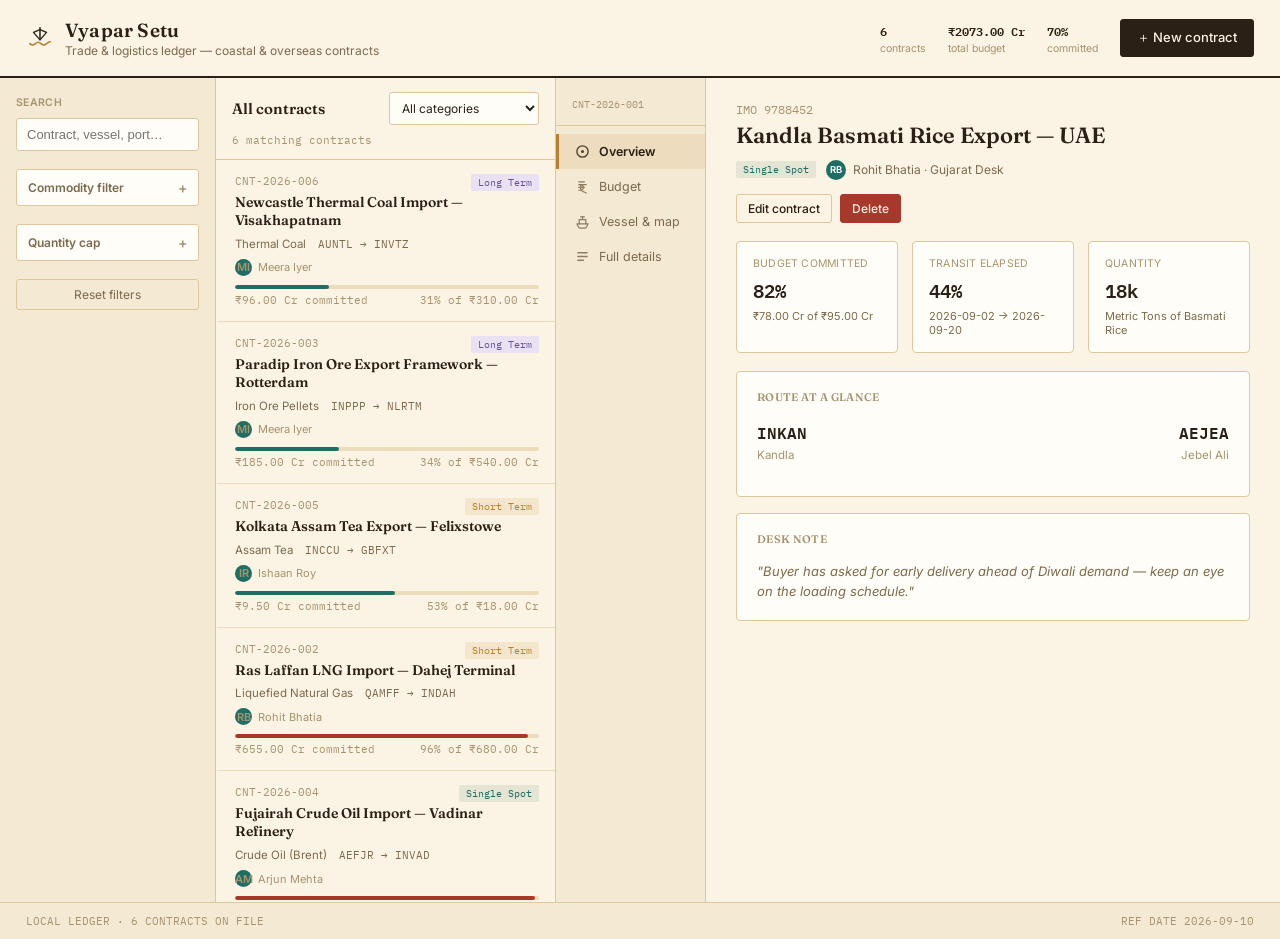
==== website/SIH26006_Dashboard.html @ 898b8efa "Add Vyapar Setu frontend solution and website folder" ====
<!DOCTYPE html>
<html lang="en">
<head>
<meta charset="UTF-8">
<meta name="viewport" content="width=device-width, initial-scale=1.0">
<title>Vyapar Setu — Trade &amp; Logistics Ledger</title>
<link rel="preconnect" href="https://fonts.googleapis.com">
<link href="https://fonts.googleapis.com/css2?family=Fraunces:opsz,wght@9..144,500;9..144,600;9..144,700&family=Inter:wght@400;500;600&family=IBM+Plex+Mono:wght@400;500;600&display=swap" rel="stylesheet">
<style>
  :root{
    --paper:    #FBF3E3;
    --paper-2:  #F4E9D2;
    --card:     #FFFDF7;
    --rule:     #DEC79C;
    --rule-lite:#EBDCBB;
    --ink:      #2A2016;
    --ink-dim:  #7C6A4E;
    --ink-faint:#A6936F;
    --brass:    #B9812E;
    --brass-bg: rgba(185,129,46,0.12);
    --teal:     #1E6E63;
    --teal-bg:  rgba(30,110,99,0.10);
    --red:      #A6392C;
    --red-bg:   rgba(166,57,44,0.09);
  }
  *{box-sizing:border-box;}
  html,body{margin:0;padding:0;}
  body{background:var(--paper);color:var(--ink);font-family:'Inter',sans-serif;-webkit-font-smoothing:antialiased;}
  h1,h2,h3,.serif{font-family:'Fraunces',serif;}
  .mono{font-family:'IBM Plex Mono',monospace;}
  ::selection{background:var(--brass-bg);color:var(--ink);}
  button,select{font-family:inherit;}

  #app{min-height:100vh;display:flex;flex-direction:column;}

  /* ===== header ===== */
  header{border-bottom:2px solid var(--ink);background:var(--paper);padding:18px 26px;position:sticky;top:0;z-index:30;}
  .brandrow{display:flex;align-items:center;justify-content:space-between;gap:24px;flex-wrap:wrap;}
  .brand{display:flex;align-items:center;gap:11px;}
  .brand svg{flex-shrink:0;}
  .brand h1{font-size:19px;font-weight:600;letter-spacing:.01em;margin:0;color:var(--ink);}
  .brand .sub{color:var(--ink-dim);font-size:12px;margin-top:1px;}
  .headright{display:flex;align-items:center;gap:22px;}
  .headstats{display:flex;gap:22px;font-family:'IBM Plex Mono',monospace;font-size:12px;color:var(--ink-dim);}
  .headstats b{color:var(--ink);font-weight:600;}
  .headstats .lbl{color:var(--ink-faint);font-family:'Inter',sans-serif;font-size:10.5px;display:block;margin-top:1px;}

  .btn{border:1px solid var(--ink);background:var(--ink);color:var(--paper);padding:9px 16px;font-size:13px;font-weight:500;border-radius:3px;cursor:pointer;display:inline-flex;align-items:center;gap:7px;white-space:nowrap;}
  .btn:hover{background:#42331F;}
  .btn.ghost{background:transparent;color:var(--ink);border-color:var(--rule);}
  .btn.ghost:hover{border-color:var(--ink);}
  .btn.small{padding:6px 11px;font-size:12px;}
  .btn.danger{background:var(--red);border-color:var(--red);}
  .btn.danger:hover{background:#8A2E23;}
  .btn.teal{background:var(--teal);border-color:var(--teal);}
  .btn.teal:hover{background:#175650;}

  /* ===== body grid ===== */
  #body-grid{flex:1;display:grid;grid-template-columns:216px 340px 1fr;min-height:0;}
  @media (max-width:1080px){#body-grid{grid-template-columns:1fr;}}

  /* ===== filter rail ===== */
  aside.filters{border-right:1px solid var(--rule);padding:18px 16px;background:var(--paper-2);overflow-y:auto;max-height:calc(100vh - 76px);}
  .filt-title{font-size:10.5px;letter-spacing:.03em;color:var(--ink-faint);margin:0 0 9px 0;font-weight:600;text-transform:uppercase;}
  .filt-block{margin-bottom:18px;}
  input[type=text],input[type=number],input[type=date],select{
    width:100%;background:var(--card);border:1px solid var(--rule);color:var(--ink);
    padding:8px 10px;font-size:13px;border-radius:3px;
  }
  select:focus,input:focus{outline:1px solid var(--brass);outline-offset:0;}
  input[type=range]{width:100%;accent-color:var(--brass);}
  .range-labels{display:flex;justify-content:space-between;font-family:'IBM Plex Mono',monospace;font-size:10.5px;color:var(--ink-faint);margin-top:5px;}
  .clear-btn{background:none;border:1px solid var(--rule);color:var(--ink-dim);padding:7px 12px;font-size:12px;border-radius:3px;cursor:pointer;width:100%;}
  .clear-btn:hover{border-color:var(--ink-dim);color:var(--ink);}

  details.filt-collapse{border:1px solid var(--rule);border-radius:3px;background:var(--card);margin-bottom:18px;}
  details.filt-collapse summary{list-style:none;cursor:pointer;padding:9px 11px;font-size:12px;font-weight:600;color:var(--ink-dim);display:flex;justify-content:space-between;align-items:center;}
  details.filt-collapse summary::-webkit-details-marker{display:none;}
  details.filt-collapse summary::after{content:'+';color:var(--ink-faint);font-size:14px;}
  details.filt-collapse[open] summary::after{content:'–';}
  details.filt-collapse .inner{padding:2px 11px 11px 11px;}

  .commodity-row{display:flex;align-items:center;gap:6px;padding:3px 0;}
  .commodity-row label{flex:1;display:flex;align-items:center;gap:8px;font-size:12.5px;color:var(--ink-dim);cursor:pointer;}
  .commodity-row label:hover{color:var(--ink);}
  .commodity-row input[type=checkbox]{accent-color:var(--brass);width:12px;height:12px;}
  .del-x{background:none;border:none;color:var(--ink-faint);cursor:pointer;font-size:13px;line-height:1;padding:2px 4px;}
  .del-x:hover{color:var(--red);}
  .del-x:disabled{opacity:.25;cursor:not-allowed;}
  .add-commodity-row{display:flex;gap:6px;margin-top:8px;}
  .add-commodity-row input{flex:1;}

  /* ===== list pane ===== */
  section.listpane{border-right:1px solid var(--rule);overflow-y:auto;max-height:calc(100vh - 76px);background:var(--paper);}
  .list-toolbar{position:sticky;top:0;background:var(--paper);padding:14px 16px 12px 16px;border-bottom:1px solid var(--rule);z-index:5;}
  .list-toolbar-row{display:flex;gap:8px;align-items:center;margin-bottom:8px;}
  .list-toolbar-row:last-child{margin-bottom:0;}
  .list-toolbar h2{font-size:15px;margin:0;font-weight:600;flex:1;}
  .cat-select{max-width:150px;font-size:12px;padding:7px 8px;}
  .list-count{font-size:11px;color:var(--ink-faint);font-family:'IBM Plex Mono',monospace;}

  .card{padding:14px 16px;border-bottom:1px solid var(--rule-lite);cursor:pointer;border-left:3px solid transparent;transition:background .12s ease,border-color .12s ease;}
  .card:hover{background:var(--brass-bg);}
  .card.active{background:var(--brass-bg);border-left-color:var(--brass);}
  .card-top{display:flex;justify-content:space-between;align-items:flex-start;gap:10px;}
  .card-id{font-family:'IBM Plex Mono',monospace;font-size:10.5px;color:var(--ink-faint);}
  .card-title{font-size:14px;font-weight:600;color:var(--ink);margin:3px 0 7px 0;line-height:1.28;font-family:'Fraunces',serif;}
  .tag{font-size:10px;font-family:'IBM Plex Mono',monospace;padding:2px 7px;border-radius:2px;white-space:nowrap;}
  .tag.SINGLE_SPOT{background:var(--teal-bg);color:var(--teal);}
  .tag.SHORT_TERM{background:var(--brass-bg);color:var(--brass);}
  .tag.LONG_TERM{background:#EAE2F2;color:#6B4F94;}
  .card-meta{display:flex;gap:12px;font-size:11.5px;color:var(--ink-dim);flex-wrap:wrap;}
  .card-meta .route{font-family:'IBM Plex Mono',monospace;font-size:10.5px;}
  .card-officer{display:flex;align-items:center;gap:6px;margin-top:8px;}
  .avatar{width:17px;height:17px;border-radius:50%;background:var(--teal);color:#fff;font-size:8.5px;font-weight:600;display:flex;align-items:center;justify-content:center;flex-shrink:0;}
  .card-officer span{font-size:11px;color:var(--ink-faint);}
  .card-bud{margin-top:9px;}
  .bud-bar{height:4px;background:var(--rule-lite);border-radius:2px;overflow:hidden;}
  .bud-fill{height:100%;border-radius:2px;}
  .bud-row{display:flex;justify-content:space-between;font-size:10.5px;font-family:'IBM Plex Mono',monospace;color:var(--ink-faint);margin-top:4px;}
  .empty{padding:50px 22px;text-align:center;color:var(--ink-faint);font-size:13px;}

  /* ===== detail pane ===== */
  section.detail{overflow-y:auto;max-height:calc(100vh - 76px);display:flex;}
  .detail-empty{display:flex;align-items:center;justify-content:center;width:100%;color:var(--ink-faint);font-size:13px;flex-direction:column;gap:10px;}
  .detail-empty .glyph{font-size:32px;opacity:.4;font-family:'Fraunces',serif;}

  .detail-nav{width:150px;flex-shrink:0;border-right:1px solid var(--rule);background:var(--paper-2);padding:20px 0;}
  .detail-nav .dn-head{padding:0 16px 14px 16px;border-bottom:1px solid var(--rule);margin-bottom:8px;}
  .detail-nav .dn-id{font-family:'IBM Plex Mono',monospace;font-size:10px;color:var(--ink-faint);}
  .detail-nav button{
    width:100%;text-align:left;background:none;border:none;border-left:3px solid transparent;
    padding:10px 16px;font-size:12.5px;color:var(--ink-dim);cursor:pointer;
    display:flex;align-items:center;gap:9px;
  }
  .detail-nav button:hover{color:var(--ink);background:rgba(185,129,46,0.07);}
  .detail-nav button.active{color:var(--ink);font-weight:600;border-left-color:var(--brass);background:var(--brass-bg);}
  .detail-nav button svg{flex-shrink:0;opacity:.85;}

  .detail-content{flex:1;padding:24px 30px 60px 30px;min-width:0;}
  .d-head{margin-bottom:18px;}
  .d-id{font-family:'IBM Plex Mono',monospace;color:var(--ink-faint);font-size:11.5px;}
  .d-title{font-size:22px;font-weight:600;margin:5px 0 10px 0;color:var(--ink);line-height:1.25;font-family:'Fraunces',serif;}
  .d-badges{display:flex;gap:10px;align-items:center;flex-wrap:wrap;}
  .d-officer{display:flex;align-items:center;gap:7px;font-size:12px;color:var(--ink-dim);}
  .d-officer .avatar{width:20px;height:20px;font-size:9.5px;}
  .d-actions{display:flex;gap:8px;margin-top:14px;}

  .panel{border:1px solid var(--rule);background:var(--card);border-radius:4px;padding:18px 20px;margin-bottom:16px;}
  .panel h3{font-size:11px;letter-spacing:.03em;color:var(--ink-faint);margin:0 0 15px 0;font-weight:600;text-transform:uppercase;}

  /* overview tiles */
  .tile-row{display:grid;grid-template-columns:repeat(3,1fr);gap:14px;margin-bottom:18px;}
  @media (max-width:820px){.tile-row{grid-template-columns:1fr;}}
  .tile{border:1px solid var(--rule);background:var(--card);border-radius:4px;padding:15px 16px;}
  .tile .t-lbl{font-size:10.5px;color:var(--ink-faint);text-transform:uppercase;letter-spacing:.02em;margin-bottom:6px;}
  .tile .t-val{font-family:'IBM Plex Mono',monospace;font-size:19px;font-weight:600;color:var(--ink);}
  .tile .t-sub{font-size:11px;color:var(--ink-dim);margin-top:3px;}

  /* budget gauge */
  .gauge-wrap{display:flex;align-items:center;gap:22px;}
  .gauge-figs{flex:1;}
  .gauge-figs .big{font-family:'IBM Plex Mono',monospace;font-size:23px;font-weight:600;color:var(--ink);}
  .gauge-figs .lbl{font-size:11.5px;color:var(--ink-faint);margin-top:2px;}
  .gauge-figs .of{font-size:12px;color:var(--ink-dim);margin-top:10px;font-family:'IBM Plex Mono',monospace;}

  .cta{border-radius:4px;padding:16px 18px;border:1px solid;display:flex;gap:14px;align-items:flex-start;}
  .cta .dot{width:8px;height:8px;border-radius:50%;margin-top:5px;flex-shrink:0;}
  .cta .head{font-size:11px;letter-spacing:.03em;margin-bottom:5px;font-family:'IBM Plex Mono',monospace;text-transform:uppercase;}
  .cta .body{font-size:13.5px;line-height:1.55;color:var(--ink);}
  .cta.healthy{border-color:var(--teal);background:var(--teal-bg);}
  .cta.healthy .dot{background:var(--teal);}
  .cta.healthy .head{color:var(--teal);}
  .cta.warning{border-color:var(--brass);background:var(--brass-bg);}
  .cta.warning .dot{background:var(--brass);}
  .cta.warning .head{color:var(--brass);}
  .cta.critical{border-color:var(--red);background:var(--red-bg);}
  .cta.critical .dot{background:var(--red);}
  .cta.critical .head{color:var(--red);}

  /* nautical chart */
  .route-ports{display:flex;justify-content:space-between;margin-bottom:16px;}
  .route-port{font-size:13px;}
  .route-port .code{font-family:'IBM Plex Mono',monospace;color:var(--ink);font-weight:600;font-size:16px;}
  .route-port .name{color:var(--ink-faint);font-size:11.5px;margin-top:2px;}
  .route-port.dest{text-align:right;}
  .chart-frame{border:1px solid var(--rule);border-radius:4px;background:
      repeating-linear-gradient(0deg, rgba(185,129,46,0.06) 0, rgba(185,129,46,0.06) 1px, transparent 1px, transparent 26px),
      repeating-linear-gradient(90deg, rgba(185,129,46,0.06) 0, rgba(185,129,46,0.06) 1px, transparent 1px, transparent 26px),
      var(--card);
    padding:6px;
  }
  .route-svg{width:100%;height:120px;display:block;}
  .route-info{display:flex;justify-content:space-between;margin-top:12px;font-family:'IBM Plex Mono',monospace;font-size:11.5px;color:var(--ink-faint);}
  .route-info b{color:var(--ink-dim);font-weight:500;}
  .mt-row{display:flex;align-items:center;justify-content:space-between;margin-top:16px;padding-top:16px;border-top:1px solid var(--rule-lite);flex-wrap:wrap;gap:10px;}
  .mt-caption{font-size:11.5px;color:var(--ink-faint);}

  /* meta table */
  .meta-table{width:100%;border-collapse:collapse;}
  .meta-table td{padding:9px 0;font-size:13px;border-bottom:1px solid var(--rule-lite);}
  .meta-table td:first-child{color:var(--ink-faint);width:190px;font-size:11px;letter-spacing:.02em;text-transform:uppercase;}
  .meta-table td:last-child{color:var(--ink);font-family:'IBM Plex Mono',monospace;font-size:13px;text-align:right;}
  .meta-table tr:last-child td{border-bottom:none;}
  .note-box{margin-top:14px;font-size:13px;color:var(--ink-dim);line-height:1.6;font-style:italic;padding-top:14px;border-top:1px solid var(--rule-lite);}

  footer{padding:11px 26px;border-top:1px solid var(--rule);font-family:'IBM Plex Mono',monospace;font-size:10.5px;color:var(--ink-faint);display:flex;justify-content:space-between;background:var(--paper-2);}

  ::-webkit-scrollbar{width:8px;height:8px;}
  ::-webkit-scrollbar-track{background:transparent;}
  ::-webkit-scrollbar-thumb{background:var(--rule);border-radius:4px;}
  ::-webkit-scrollbar-thumb:hover{background:var(--ink-faint);}

  /* modal */
  .modal-overlay{position:fixed;inset:0;background:rgba(42,32,22,0.45);display:flex;align-items:flex-start;justify-content:center;padding:40px 20px;z-index:100;overflow-y:auto;}
  .modal{background:var(--card);border:1px solid var(--rule);border-radius:6px;width:100%;max-width:640px;padding:26px 28px 24px 28px;}
  .modal h2{font-size:19px;margin:0 0 4px 0;font-weight:600;}
  .modal .modal-sub{font-size:12.5px;color:var(--ink-faint);margin-bottom:20px;}
  .form-grid{display:grid;grid-template-columns:1fr 1fr;gap:14px 16px;}
  .form-grid .full{grid-column:1/-1;}
  .field label{display:block;font-size:11px;color:var(--ink-faint);text-transform:uppercase;letter-spacing:.02em;margin-bottom:5px;font-weight:600;}
  .modal-actions{display:flex;justify-content:space-between;align-items:center;margin-top:22px;padding-top:16px;border-top:1px solid var(--rule-lite);}
  .modal-actions .right{display:flex;gap:8px;}
  .field-hint{font-size:11px;color:var(--ink-faint);margin-top:4px;}
</style>
</head>
<body>
<div id="app">
  <header>
    <div class="brandrow">
      <div class="brand">
        <svg width="28" height="28" viewBox="0 0 30 30" fill="none">
          <path d="M4 21c2 2 4 2 6 0s4-2 6 0 4 2 6 0 4-2 4-2" stroke="#B9812E" stroke-width="1.6" stroke-linecap="round"/>
          <path d="M15 4v13" stroke="#2A2016" stroke-width="1.6" stroke-linecap="round"/>
          <path d="M15 6l7 3-7 8-7-8 7-3z" stroke="#2A2016" stroke-width="1.4" fill="none" stroke-linejoin="round"/>
        </svg>
        <div>
          <h1>Vyapar Setu</h1>
          <div class="sub">Trade &amp; logistics ledger — coastal &amp; overseas contracts</div>
        </div>
      </div>
      <div class="headright">
        <div class="headstats" id="headstats"></div>
        <button class="btn" id="btn-new">＋ New contract</button>
      </div>
    </div>
  </header>

  <div id="body-grid">
    <aside class="filters" id="filters"></aside>
    <section class="listpane" id="listpane"></section>
    <section class="detail" id="detail"></section>
  </div>

  <footer>
    <span>LOCAL LEDGER · <span id="dbcount"></span> CONTRACTS ON FILE</span>
    <span id="clock">REF DATE 2026-09-10</span>
  </footer>
</div>

<div id="modal-root"></div>

<script>
/* =========================================================
   DATA — India-centric trade desk
   ========================================================= */
const PORTS = {
  INKAN: {name:'Kandla', lat:23.03, lon:70.22},
  INMUN: {name:'Mundra', lat:22.84, lon:69.72},
  INNSA: {name:'Nhava Sheva (JNPT)', lat:18.95, lon:72.95},
  INDAH: {name:'Dahej LNG Terminal', lat:21.70, lon:72.55},
  INPPP: {name:'Paradip', lat:20.32, lon:86.61},
  INVAD: {name:'Vadinar', lat:22.47, lon:69.65},
  INCCU: {name:'Kolkata', lat:22.57, lon:88.31},
  INVTZ: {name:'Visakhapatnam', lat:17.68, lon:83.22},
  INCOK: {name:'Cochin', lat:9.93, lon:76.26},
  INTUT: {name:'Tuticorin', lat:8.76, lon:78.13},
  AEJEA: {name:'Jebel Ali', lat:24.99, lon:55.06},
  AEFJR: {name:'Fujairah', lat:25.11, lon:56.34},
  QAMFF: {name:'Ras Laffan', lat:25.91, lon:51.55},
  NLRTM: {name:'Port of Rotterdam', lat:51.92, lon:4.48},
  GBFXT: {name:'Felixstowe', lat:51.96, lon:1.35},
  AUNTL: {name:'Newcastle', lat:-32.93, lon:151.78},
};

let COMMODITIES = ['Basmati Rice','Liquefied Natural Gas','Iron Ore Pellets','Crude Oil (Brent)','Assam Tea','Thermal Coal','Cotton Yarn','Cardamom'];
const OFFICERS = ['Priya Nair · Mumbai Desk','Arjun Mehta · Delhi Desk','Kavya Suresh · Chennai Desk','Rohit Bhatia · Gujarat Desk','Ishaan Roy · Kolkata Desk','Meera Iyer · Vizag Desk'];

let CONTRACTS = [
  {id:'CNT-2026-001', title:'Kandla Basmati Rice Export — UAE', category:'SINGLE_SPOT',
   commodityName:'Basmati Rice', commodityCode:'COMM-AGR-101', quantity:18000, unit:'Metric Tons',
   startDate:'2026-09-02', endDate:'2026-09-20', originPortCode:'INKAN', destPortCode:'AEJEA',
   vesselImo:9788452, vesselName:'MV Konkan Prince', maxBudget:950000000, committedSpend:780000000,
   officer:'Rohit Bhatia · Gujarat Desk', note:'Buyer has asked for early delivery ahead of Diwali demand — keep an eye on the loading schedule.'},
  {id:'CNT-2026-002', title:'Ras Laffan LNG Import — Dahej Terminal', category:'SHORT_TERM',
   commodityName:'Liquefied Natural Gas', commodityCode:'COMM-LNG-004', quantity:45000, unit:'Metric Tons',
   startDate:'2026-08-10', endDate:'2026-11-10', originPortCode:'QAMFF', destPortCode:'INDAH',
   vesselImo:9712344, vesselName:'LNG Sagar Ratna', maxBudget:6800000000, committedSpend:6550000000,
   officer:'Rohit Bhatia · Gujarat Desk', note:'Spot LNG prices have firmed up this month — worth a call before the next cargo is fixed.'},
  {id:'CNT-2026-003', title:'Paradip Iron Ore Export Framework — Rotterdam', category:'LONG_TERM',
   commodityName:'Iron Ore Pellets', commodityCode:'COMM-IRN-009', quantity:500000, unit:'Metric Tons',
   startDate:'2026-01-01', endDate:'2027-12-31', originPortCode:'INPPP', destPortCode:'NLRTM',
   vesselImo:9634112, vesselName:'MV Odisha Titan', maxBudget:5400000000, committedSpend:1850000000,
   officer:'Meera Iyer · Vizag Desk', note:'Comfortably placed. Standard quarterly check-in is enough for now.'},
  {id:'CNT-2026-004', title:'Fujairah Crude Oil Import — Vadinar Refinery', category:'SINGLE_SPOT',
   commodityName:'Crude Oil (Brent)', commodityCode:'COMM-OIL-001', quantity:120000, unit:'Metric Tons',
   startDate:'2026-09-01', endDate:'2026-09-25', originPortCode:'AEFJR', destPortCode:'INVAD',
   vesselImo:9845123, vesselName:'MT Gulf Setu', maxBudget:4300000000, committedSpend:4250000000,
   officer:'Arjun Mehta · Delhi Desk', note:'Very close to the ceiling — please get sign-off before confirming any additional freight on this one.'},
  {id:'CNT-2026-005', title:'Kolkata Assam Tea Export — Felixstowe', category:'SHORT_TERM',
   commodityName:'Assam Tea', commodityCode:'COMM-AGR-045', quantity:3200, unit:'Metric Tons',
   startDate:'2026-07-15', endDate:'2026-10-05', originPortCode:'INCCU', destPortCode:'GBFXT',
   vesselImo:9598211, vesselName:'MV Brahmaputra Grace', maxBudget:180000000, committedSpend:95000000,
   officer:'Ishaan Roy · Kolkata Desk', note:'Second-flush teas are loading well ahead of schedule. Nothing pending from our side.'},
  {id:'CNT-2026-006', title:'Newcastle Thermal Coal Import — Visakhapatnam', category:'LONG_TERM',
   commodityName:'Thermal Coal', commodityCode:'COMM-COL-012', quantity:210000, unit:'Metric Tons',
   startDate:'2025-11-01', endDate:'2027-10-31', originPortCode:'AUNTL', destPortCode:'INVTZ',
   vesselImo:9567342, vesselName:'MV Andhra Voyager', maxBudget:3100000000, committedSpend:960000000,
   officer:'Meera Iyer · Vizag Desk', note:'Running well within plan. Revisit closer to the monsoon shipping window.'},
];

const CATLABEL = {SINGLE_SPOT:'Single Spot', SHORT_TERM:'Short Term', LONG_TERM:'Long Term'};

/* icons for the detail side-menu */
const ICONS = {
  overview: '<svg width="15" height="15" viewBox="0 0 16 16" fill="none"><circle cx="8" cy="8" r="6" stroke="currentColor" stroke-width="1.4"/><circle cx="8" cy="8" r="1.6" fill="currentColor"/></svg>',
  budget:   '<svg width="15" height="15" viewBox="0 0 16 16" fill="none"><path d="M4 3h6M4 6h8M4 6c3 0 5 1.3 5 3s-2 3-5 3M4 9h6M6 6v6l6 3" stroke="currentColor" stroke-width="1.3" stroke-linecap="round" stroke-linejoin="round"/></svg>',
  vessel:   '<svg width="15" height="15" viewBox="0 0 16 16" fill="none"><path d="M2 10.5l1.5 3c.4.9 1.3 1.5 2.3 1.5h4.4c1 0 1.9-.6 2.3-1.5l1.5-3H2z" stroke="currentColor" stroke-width="1.3" stroke-linejoin="round"/><path d="M4.5 10.5V6h7v4.5M8 6V2.5M6 3h4" stroke="currentColor" stroke-width="1.3" stroke-linecap="round"/></svg>',
  details:  '<svg width="15" height="15" viewBox="0 0 16 16" fill="none"><path d="M3 4h10M3 8h10M3 12h6" stroke="currentColor" stroke-width="1.4" stroke-linecap="round"/></svg>',
};
const SECTIONS = [
  {id:'overview', label:'Overview'},
  {id:'budget', label:'Budget'},
  {id:'vessel', label:'Vessel & map'},
  {id:'details', label:'Full details'},
];

/* =========================================================
   STATE
   ========================================================= */
const state = {
  category:'ALL',
  commodities: new Set(),
  maxQty:600000,
  search:'',
  selectedId: CONTRACTS[0].id,
  editingId: null,
  detailSection:'overview',
};

/* =========================================================
   HELPERS
   ========================================================= */
function inr(n){ return '₹' + Math.round(n).toLocaleString('en-IN'); }
function inrShort(n){
  const abs = Math.abs(n);
  if(abs >= 1e7) return '₹' + (n/1e7).toFixed(2) + ' Cr';
  if(abs >= 1e5) return '₹' + (n/1e5).toFixed(2) + ' L';
  return '₹' + Math.round(n).toLocaleString('en-IN');
}
const fmtQty = (n,u) => n.toLocaleString('en-IN') + ' ' + u;
function initials(name){ return name.split(' ').filter(w=>/^[A-Za-z]/.test(w)).slice(0,2).map(w=>w[0]).join('').toUpperCase(); }
function daysBetween(a,b){ return Math.round((new Date(b)-new Date(a))/86400000); }
function todayISO(){ return '2026-09-10'; }
function mtUrl(imo){ return `https://www.marinetraffic.com/en/ais/details/ships/imo:${imo}`; }

function contractProgress(c){
  const start=new Date(c.startDate), end=new Date(c.endDate), now=new Date(todayISO());
  if(now<=start) return 0;
  if(now>=end) return 1;
  return (now-start)/(end-start);
}
function budgetState(ratio){
  if(ratio>=0.92) return 'critical';
  if(ratio>=0.75) return 'warning';
  return 'healthy';
}
function ctaCopy(c){
  const ratio = c.committedSpend/c.maxBudget, st=budgetState(ratio), prog=contractProgress(c);
  const remaining = c.maxBudget - c.committedSpend;
  const first = c.officer.split(' ')[0];
  if(st==='critical'){
    return {state:'critical', head:'Time to step in',
      body:`${first}, this one's at ${(ratio*100).toFixed(1)}% of budget with only ${inrShort(remaining)} of headroom left. Best to get approval before booking any more freight on ${c.vesselName}.`};
  }
  if(st==='warning'){
    return {state:'warning', head:'Worth a look',
      body:`${(ratio*100).toFixed(1)}% of the budget is committed and the contract is ${(prog*100).toFixed(0)}% through its term. A quick check against current rates before the next booking would help.`};
  }
  return {state:'healthy', head:'Nice and steady',
    body:`Spend is tracking comfortably at ${(ratio*100).toFixed(1)}% of budget against ${(prog*100).toFixed(0)}% of the term elapsed. Nothing needs your attention right now.`};
}

/* =========================================================
   RENDER: header
   ========================================================= */
function renderHeader(){
  const totalBudget = CONTRACTS.reduce((s,c)=>s+c.maxBudget,0);
  const totalCommitted = CONTRACTS.reduce((s,c)=>s+c.committedSpend,0);
  document.getElementById('headstats').innerHTML = `
    <span><b>${CONTRACTS.length}</b><span class="lbl">contracts</span></span>
    <span><b>${inrShort(totalBudget)}</b><span class="lbl">total budget</span></span>
    <span><b>${((totalCommitted/totalBudget)*100).toFixed(0)}%</b><span class="lbl">committed</span></span>
  `;
  document.getElementById('dbcount').textContent = CONTRACTS.length;
  document.getElementById('btn-new').addEventListener('click', ()=> openContractModal(null));
}

/* =========================================================
   RENDER: filters
   ========================================================= */
function renderFilters(){
  const el = document.getElementById('filters');
  el.innerHTML = `
    <div class="filt-block">
      <p class="filt-title">Search</p>
      <input type="text" id="f-search" placeholder="Contract, vessel, port…" value="${state.search}">
    </div>
    <details class="filt-collapse">
      <summary>Commodity filter</summary>
      <div class="inner">
        <div id="commodity-list"></div>
        <div class="add-commodity-row">
          <input type="text" id="f-add-commodity" placeholder="Add a commodity…">
          <button class="btn ghost small" id="f-add-commodity-btn">Add</button>
        </div>
      </div>
    </details>
    <details class="filt-collapse">
      <summary>Quantity cap</summary>
      <div class="inner">
        <input type="range" id="f-qty" min="0" max="600000" step="10000" value="${state.maxQty}">
        <div class="range-labels"><span>0</span><span id="f-qty-val">${state.maxQty.toLocaleString('en-IN')} MT</span></div>
      </div>
    </details>
    <button class="clear-btn" id="f-clear">Reset filters</button>
  `;
  renderCommodityList();

  el.querySelector('#f-search').addEventListener('input',e=>{ state.search=e.target.value; renderList(); });
  el.querySelector('#f-qty').addEventListener('input',e=>{
    state.maxQty = Number(e.target.value);
    el.querySelector('#f-qty-val').textContent = state.maxQty.toLocaleString('en-IN') + ' MT';
    renderList();
  });
  el.querySelector('#f-clear').addEventListener('click',()=>{
    state.commodities.clear(); state.maxQty=600000; state.search=''; state.category='ALL';
    renderFilters(); renderListToolbar(); renderList();
  });
  el.querySelector('#f-add-commodity-btn').addEventListener('click', addCommodityFromInput);
  el.querySelector('#f-add-commodity').addEventListener('keydown', e=>{ if(e.key==='Enter'){ e.preventDefault(); addCommodityFromInput(); } });
}

function addCommodityFromInput(){
  const input = document.getElementById('f-add-commodity');
  const val = input.value.trim();
  if(!val) return;
  if(COMMODITIES.some(c=>c.toLowerCase()===val.toLowerCase())){ input.value=''; return; }
  COMMODITIES.push(val);
  input.value='';
  renderCommodityList();
}
function deleteCommodity(name){
  if(CONTRACTS.some(c=>c.commodityName===name)) return;
  COMMODITIES = COMMODITIES.filter(c=>c!==name);
  state.commodities.delete(name);
  renderCommodityList();
  renderList();
}
function renderCommodityList(){
  const wrap = document.getElementById('commodity-list');
  wrap.innerHTML = COMMODITIES.slice().sort().map(name=>{
    const n = CONTRACTS.filter(c=>c.commodityName===name).length;
    const checked = state.commodities.has(name) ? 'checked' : '';
    const canDelete = n===0;
    return `<div class="commodity-row">
        <label><input type="checkbox" data-commodity="${name}" ${checked}> ${name} <span class="n">${n}</span></label>
        <button class="del-x" data-del-commodity="${name}" ${canDelete?'':'disabled'} title="${canDelete? 'Remove commodity' : 'In use — reassign it first'}">✕</button>
      </div>`;
  }).join('');
  wrap.querySelectorAll('[data-commodity]').forEach(cb=>{
    cb.addEventListener('change', e=>{
      const v=e.target.dataset.commodity;
      if(e.target.checked) state.commodities.add(v); else state.commodities.delete(v);
      renderList();
    });
  });
  wrap.querySelectorAll('[data-del-commodity]').forEach(btn=>{
    btn.addEventListener('click', ()=> deleteCommodity(btn.dataset.delCommodity));
  });
}

/* =========================================================
   RENDER: list toolbar (category dropdown + search count)
   ========================================================= */
function renderListToolbar(){
  const wrap = document.querySelector('.list-toolbar');
  if(!wrap) return;
  wrap.querySelector('#cat-select').value = state.category;
}

/* =========================================================
   RENDER: contract list
   ========================================================= */
function filteredContracts(){
  return CONTRACTS.filter(c=>{
    if(state.category!=='ALL' && c.category!==state.category) return false;
    if(state.commodities.size>0 && !state.commodities.has(c.commodityName)) return false;
    if(c.quantity > state.maxQty) return false;
    if(state.search){
      const q=state.search.toLowerCase();
      const origin = PORTS[c.originPortCode]?.name || '';
      const dest = PORTS[c.destPortCode]?.name || '';
      const hay=`${c.title} ${c.id} ${c.vesselName} ${origin} ${dest} ${c.commodityName}`.toLowerCase();
      if(!hay.includes(q)) return false;
    }
    return true;
  });
}

function renderList(){
  const list = filteredContracts();
  const el = document.getElementById('listpane');
  if(!list.find(c=>c.id===state.selectedId) && list.length>0){ state.selectedId = list[0].id; }
  if(list.length===0) state.selectedId = null;

  el.innerHTML = `
    <div class="list-toolbar">
      <div class="list-toolbar-row">
        <h2>All contracts</h2>
        <select class="cat-select" id="cat-select">
          <option value="ALL">All categories</option>
          <option value="SINGLE_SPOT">Single Spot</option>
          <option value="SHORT_TERM">Short Term</option>
          <option value="LONG_TERM">Long Term</option>
        </select>
      </div>
      <div class="list-toolbar-row"><span class="list-count">${list.length} matching contract${list.length===1?'':'s'}</span></div>
    </div>
    <div id="card-list">
    ${list.length===0
      ? `<div class="empty">No contracts match the current filters — try widening the search or clearing a filter.</div>`
      : list.slice().sort((a,b)=>new Date(a.startDate)-new Date(b.startDate)).map(c=>{
          const ratio = c.committedSpend/c.maxBudget;
          const st = budgetState(ratio);
          const fillColor = st==='critical'?'var(--red)':st==='warning'?'var(--brass)':'var(--teal)';
          return `
          <div class="card ${c.id===state.selectedId?'active':''}" data-id="${c.id}">
            <div class="card-top">
              <span class="card-id">${c.id}</span>
              <span class="tag ${c.category}">${CATLABEL[c.category]}</span>
            </div>
            <div class="card-title">${c.title}</div>
            <div class="card-meta">
              <span>${c.commodityName}</span>
              <span class="route">${c.originPortCode} → ${c.destPortCode}</span>
            </div>
            <div class="card-officer">
              <span class="avatar">${initials(c.officer)}</span>
              <span>${c.officer.split(' · ')[0]}</span>
            </div>
            <div class="card-bud">
              <div class="bud-bar"><div class="bud-fill" style="width:${Math.min(ratio*100,100)}%;background:${fillColor}"></div></div>
              <div class="bud-row"><span>${inrShort(c.committedSpend)} committed</span><span>${(ratio*100).toFixed(0)}% of ${inrShort(c.maxBudget)}</span></div>
            </div>
          </div>`;
        }).join('')
    }
    </div>`;

  document.getElementById('cat-select').value = state.category;
  document.getElementById('cat-select').addEventListener('change', e=>{ state.category=e.target.value; renderList(); });
  el.querySelectorAll('.card').forEach(card=>{
    card.addEventListener('click',()=>{ state.selectedId=card.dataset.id; state.detailSection='overview'; renderList(); renderDetail(); });
  });
}

/* =========================================================
   RENDER: nautical chart (SVG lane diagram)
   ========================================================= */
function project(lon,lat,w,h){ return [((lon+180)/360)*w, ((90-lat)/180)*h]; }
function routeSVG(c){
  const w=900,h=150;
  const origin = PORTS[c.originPortCode], dest = PORTS[c.destPortCode];
  const [x1]=project(origin.lon,origin.lat,w,h);
  const [x2]=project(dest.lon,dest.lat,w,h);
  const pad=50, px1=pad, px2=w-pad, midY=h/2;
  const prog = contractProgress(c);
  const flip = x1>x2;
  const startX = flip ? px2 : px1, endX = flip ? px1 : px2;
  const vX = startX + (endX-startX)*prog;
  const curveY = midY - 26;
  return `
  <svg class="route-svg" viewBox="0 0 ${w} ${h}" preserveAspectRatio="none">
    <path d="M ${px1} ${midY} Q ${w/2} ${curveY} ${px2} ${midY}" fill="none" stroke="var(--rule)" stroke-width="1.5" stroke-dasharray="1 8" stroke-linecap="round"/>
    <path d="M ${startX} ${midY} Q ${w/2} ${curveY} ${vX} ${midY < curveY ? curveY : midY}" fill="none" stroke="none"/>
    <circle cx="${px1}" cy="${midY}" r="5" fill="var(--ink)"/>
    <circle cx="${px2}" cy="${midY}" r="5" fill="var(--ink)"/>
    <text x="${px1}" y="${midY+22}" font-family="IBM Plex Mono" font-size="11" fill="var(--ink-dim)" text-anchor="start">${c.originPortCode}</text>
    <text x="${px2}" y="${midY+22}" font-family="IBM Plex Mono" font-size="11" fill="var(--ink-dim)" text-anchor="end">${c.destPortCode}</text>
    <g transform="translate(${vX},${midY - Math.sin((prog)*Math.PI)*26})">
      <circle r="10" fill="var(--card)" stroke="var(--teal)" stroke-width="2"/>
      <path d="M -3,-2.5 L 4,0 L -3,2.5 Z" fill="var(--teal)"/>
    </g>
  </svg>`;
}

/* =========================================================
   RENDER: detail pane
   ========================================================= */
function renderDetail(){
  const c = CONTRACTS.find(x=>x.id===state.selectedId);
  const el = document.getElementById('detail');
  if(!c){
    el.innerHTML = `<div class="detail-empty"><div class="glyph">॥</div>Select a contract on the left, or start a new one.</div>`;
    return;
  }
  el.innerHTML = `
    <div class="detail-nav">
      <div class="dn-head">
        <div class="dn-id">${c.id}</div>
      </div>
      ${SECTIONS.map(s=>`<button data-sec="${s.id}" class="${state.detailSection===s.id?'active':''}">${ICONS[s.id]}${s.label}</button>`).join('')}
    </div>
    <div class="detail-content" id="detail-content"></div>
  `;
  el.querySelectorAll('.detail-nav button').forEach(b=>{
    b.addEventListener('click', ()=>{ state.detailSection=b.dataset.sec; renderDetail(); });
  });
  renderDetailContent(c);
}

function renderDetailContent(c){
  const cta = ctaCopy(c);
  const prog = contractProgress(c);
  const ratio = c.committedSpend/c.maxBudget;
  const gaugeColor = cta.state==='critical'?'var(--red)':cta.state==='warning'?'var(--brass)':'var(--teal)';
  const remaining = c.maxBudget - c.committedSpend;
  const origin = PORTS[c.originPortCode], dest = PORTS[c.destPortCode];
  const durationDays = daysBetween(c.startDate,c.endDate);
  const content = document.getElementById('detail-content');

  const head = `
    <div class="d-head">
      <div class="d-id">IMO ${c.vesselImo}</div>
      <div class="d-title">${c.title}</div>
      <div class="d-badges">
        <span class="tag ${c.category}">${CATLABEL[c.category]}</span>
        <span class="d-officer"><span class="avatar">${initials(c.officer)}</span>${c.officer}</span>
      </div>
      <div class="d-actions">
        <button class="btn ghost small" id="btn-edit">Edit contract</button>
        <button class="btn danger small" id="btn-delete">Delete</button>
      </div>
    </div>`;

  let body = '';
  if(state.detailSection==='overview'){
    body = `
      <div class="tile-row">
        <div class="tile"><div class="t-lbl">Budget committed</div><div class="t-val">${(ratio*100).toFixed(0)}%</div><div class="t-sub">${inrShort(c.committedSpend)} of ${inrShort(c.maxBudget)}</div></div>
        <div class="tile"><div class="t-lbl">Transit elapsed</div><div class="t-val">${(prog*100).toFixed(0)}%</div><div class="t-sub">${c.startDate} → ${c.endDate}</div></div>
        <div class="tile"><div class="t-lbl">Quantity</div><div class="t-val">${(c.quantity/1000).toFixed(0)}k</div><div class="t-sub">${c.unit} of ${c.commodityName}</div></div>
      </div>
      <div class="panel">
        <h3>Route at a glance</h3>
        <div class="route-ports">
          <div class="route-port"><div class="code">${c.originPortCode}</div><div class="name">${origin.name}</div></div>
          <div class="route-port dest"><div class="code">${c.destPortCode}</div><div class="name">${dest.name}</div></div>
        </div>
      </div>
      ${c.note ? `<div class="panel"><h3>Desk note</h3><div class="note-box" style="padding-top:0;border-top:none;margin-top:0;">"${c.note}"</div></div>` : ''}
    `;
  } else if(state.detailSection==='budget'){
    body = `
      <div class="panel">
        <h3>Max procurement budget</h3>
        <div class="gauge-wrap">
          <svg width="92" height="92" viewBox="0 0 88 88">
            <circle cx="44" cy="44" r="38" fill="none" stroke="var(--rule-lite)" stroke-width="8"/>
            <circle cx="44" cy="44" r="38" fill="none" stroke="${gaugeColor}" stroke-width="8"
              stroke-dasharray="${2*Math.PI*38}" stroke-dashoffset="${2*Math.PI*38*(1-Math.min(ratio,1))}"
              stroke-linecap="round" transform="rotate(-90 44 44)"/>
            <text x="44" y="49" text-anchor="middle" font-family="IBM Plex Mono" font-size="15" fill="var(--ink)" font-weight="600">${(ratio*100).toFixed(0)}%</text>
          </svg>
          <div class="gauge-figs">
            <div class="big">${inrShort(c.committedSpend)}</div>
            <div class="lbl">committed of ${inrShort(c.maxBudget)} max</div>
            <div class="of">${inrShort(remaining)} remaining</div>
          </div>
        </div>
      </div>
      <div class="panel">
        <h3>Next step</h3>
        <div class="cta ${cta.state}">
          <span class="dot"></span>
          <div><div class="head">${cta.head}</div><div class="body">${cta.body}</div></div>
        </div>
      </div>
    `;
  } else if(state.detailSection==='vessel'){
    body = `
      <div class="panel">
        <h3>${c.vesselName} · IMO ${c.vesselImo}</h3>
        <div class="route-ports">
          <div class="route-port"><div class="code">${c.originPortCode}</div><div class="name">${origin.name}</div></div>
          <div class="route-port dest"><div class="code">${c.destPortCode}</div><div class="name">${dest.name}</div></div>
        </div>
        <div class="chart-frame">${routeSVG(c)}</div>
        <div class="route-info">
          <span><b>${(prog*100).toFixed(0)}%</b> of the transit window elapsed</span>
          <span>${durationDays} days total</span>
        </div>
        <div class="mt-row">
          <span class="mt-caption">Opens this vessel's live position on MarineTraffic, in a new tab.</span>
          <a class="btn teal small" href="${mtUrl(c.vesselImo)}" target="_blank" rel="noopener">Track on MarineTraffic ↗</a>
        </div>
      </div>
    `;
  } else {
    body = `
      <div class="panel">
        <h3>Contract detail</h3>
        <table class="meta-table">
          <tr><td>Commodity</td><td>${c.commodityName} (${c.commodityCode})</td></tr>
          <tr><td>Quantity</td><td>${fmtQty(c.quantity,c.unit)}</td></tr>
          <tr><td>Origin port</td><td>${origin.name} (${c.originPortCode})</td></tr>
          <tr><td>Destination port</td><td>${dest.name} (${c.destPortCode})</td></tr>
          <tr><td>Contract term</td><td>${c.startDate} — ${c.endDate}</td></tr>
          <tr><td>Duration</td><td>${durationDays} days</td></tr>
          <tr><td>Vessel</td><td>${c.vesselName}</td></tr>
          <tr><td>IMO number</td><td>${c.vesselImo}</td></tr>
          <tr><td>Desk officer</td><td>${c.officer}</td></tr>
        </table>
        ${c.note ? `<div class="note-box">"${c.note}"</div>` : ''}
      </div>
    `;
  }

  content.innerHTML = head + body;
  document.getElementById('btn-edit').addEventListener('click', ()=> openContractModal(c.id));
  document.getElementById('btn-delete').addEventListener('click', ()=> deleteContract(c.id));
}

/* =========================================================
   ADD / EDIT / DELETE CONTRACT
   ========================================================= */
function nextContractId(){
  const nums = CONTRACTS.map(c=>parseInt(c.id.split('-').pop(),10)).filter(n=>!isNaN(n));
  const next = (nums.length ? Math.max(...nums) : 0) + 1;
  return `CNT-2026-${String(next).padStart(3,'0')}`;
}
function deleteContract(id){
  const c = CONTRACTS.find(x=>x.id===id);
  if(!c) return;
  if(!confirm(`Remove "${c.title}" from the ledger? This can't be undone.`)) return;
  CONTRACTS = CONTRACTS.filter(x=>x.id!==id);
  if(state.selectedId===id) state.selectedId = CONTRACTS[0] ? CONTRACTS[0].id : null;
  renderAll();
}
function openContractModal(id){
  state.editingId = id;
  const editing = id ? CONTRACTS.find(c=>c.id===id) : null;
  const portOptions = Object.entries(PORTS).map(([code,p])=>`<option value="${code}">${p.name} (${code})</option>`).join('');
  const commodityOptions = COMMODITIES.slice().sort().map(name=>`<option value="${name}">${name}</option>`).join('');
  const officerOptions = OFFICERS.map(o=>`<option value="${o}">${o}</option>`).join('');
  const v = editing || {
    title:'', category:'SINGLE_SPOT', commodityName:COMMODITIES[0]||'', commodityCode:'',
    quantity:'', unit:'Metric Tons', startDate:'2026-09-10', endDate:'2026-10-10',
    originPortCode:'INNSA', destPortCode:'AEJEA', vesselImo:'', vesselName:'',
    maxBudget:'', committedSpend:'', officer:OFFICERS[0], note:'',
  };
  const root = document.getElementById('modal-root');
  root.innerHTML = `
    <div class="modal-overlay" id="modal-overlay">
      <div class="modal">
        <h2>${editing ? 'Edit contract' : 'New contract'}</h2>
        <div class="modal-sub">${editing ? editing.id : 'Will be filed as ' + nextContractId()}</div>
        <div class="form-grid">
          <div class="field full"><label>Contract title</label>
            <input type="text" id="m-title" value="${v.title.replace(/"/g,'&quot;')}" placeholder="e.g. Mundra Cotton Yarn Export — Colombo"></div>
          <div class="field"><label>Category</label>
            <select id="m-category">
              <option value="SINGLE_SPOT" ${v.category==='SINGLE_SPOT'?'selected':''}>Single Spot</option>
              <option value="SHORT_TERM" ${v.category==='SHORT_TERM'?'selected':''}>Short Term</option>
              <option value="LONG_TERM" ${v.category==='LONG_TERM'?'selected':''}>Long Term</option>
            </select></div>
          <div class="field"><label>Commodity</label><select id="m-commodity">${commodityOptions}</select></div>
          <div class="field"><label>Commodity code</label><input type="text" id="m-commoditycode" value="${v.commodityCode}" placeholder="COMM-XXX-000"></div>
          <div class="field"><label>Quantity (MT)</label><input type="number" id="m-quantity" value="${v.quantity}" min="0"></div>
          <div class="field"><label>Start date</label><input type="date" id="m-start" value="${v.startDate}"></div>
          <div class="field"><label>End date</label><input type="date" id="m-end" value="${v.endDate}"></div>
          <div class="field"><label>Origin port</label><select id="m-origin">${portOptions}</select></div>
          <div class="field"><label>Destination port</label><select id="m-dest">${portOptions}</select></div>
          <div class="field"><label>Vessel name</label><input type="text" id="m-vesselname" value="${v.vesselName}" placeholder="e.g. MV Ganga Vaibhav"></div>
          <div class="field"><label>Vessel IMO number</label><input type="number" id="m-vesselimo" value="${v.vesselImo}"></div>
          <div class="field"><label>Max budget (₹)</label><input type="number" id="m-maxbudget" value="${v.maxBudget}" min="0"><div class="field-hint">e.g. 95,00,00,000 for ₹95 crore</div></div>
          <div class="field"><label>Committed spend (₹)</label><input type="number" id="m-committed" value="${v.committedSpend}" min="0"></div>
          <div class="field full"><label>Desk officer</label><select id="m-officer">${officerOptions}</select></div>
          <div class="field full"><label>Note (optional)</label><input type="text" id="m-note" value="${(v.note||'').replace(/"/g,'&quot;')}" placeholder="Anything the next person picking this up should know"></div>
        </div>
        <div class="modal-actions">
          <button class="btn ghost" id="m-cancel">Cancel</button>
          <div class="right"><button class="btn" id="m-save">${editing ? 'Save changes' : 'Add contract'}</button></div>
        </div>
      </div>
    </div>`;
  document.getElementById('m-commodity').value = v.commodityName;
  document.getElementById('m-origin').value = v.originPortCode;
  document.getElementById('m-dest').value = v.destPortCode;
  document.getElementById('m-officer').value = v.officer;
  document.getElementById('m-cancel').addEventListener('click', closeModal);
  document.getElementById('modal-overlay').addEventListener('click', e=>{ if(e.target.id==='modal-overlay') closeModal(); });
  document.getElementById('m-save').addEventListener('click', saveContractFromModal);
}
function closeModal(){ document.getElementById('modal-root').innerHTML=''; state.editingId=null; }
function saveContractFromModal(){
  const title = document.getElementById('m-title').value.trim();
  if(!title){ alert('Give this contract a title before saving.'); return; }
  const payload = {
    title,
    category: document.getElementById('m-category').value,
    commodityName: document.getElementById('m-commodity').value,
    commodityCode: document.getElementById('m-commoditycode').value.trim() || 'COMM-GEN-000',
    quantity: Number(document.getElementById('m-quantity').value) || 0,
    unit: 'Metric Tons',
    startDate: document.getElementById('m-start').value,
    endDate: document.getElementById('m-end').value,
    originPortCode: document.getElementById('m-origin').value,
    destPortCode: document.getElementById('m-dest').value,
    vesselName: document.getElementById('m-vesselname').value.trim() || 'Unnamed vessel',
    vesselImo: Number(document.getElementById('m-vesselimo').value) || 0,
    maxBudget: Number(document.getElementById('m-maxbudget').value) || 0,
    committedSpend: Number(document.getElementById('m-committed').value) || 0,
    officer: document.getElementById('m-officer').value,
    note: document.getElementById('m-note').value.trim(),
  };
  if(state.editingId){
    const idx = CONTRACTS.findIndex(c=>c.id===state.editingId);
    CONTRACTS[idx] = {...CONTRACTS[idx], ...payload};
    state.selectedId = state.editingId;
  } else {
    const id = nextContractId();
    CONTRACTS.push({id, ...payload});
    state.selectedId = id;
  }
  closeModal();
  renderAll();
}

/* =========================================================
   INIT
   ========================================================= */
function renderAll(){
  renderHeader();
  renderFilters();
  renderList();
  renderDetail();
}
renderAll();
</script>
</body>
</html>
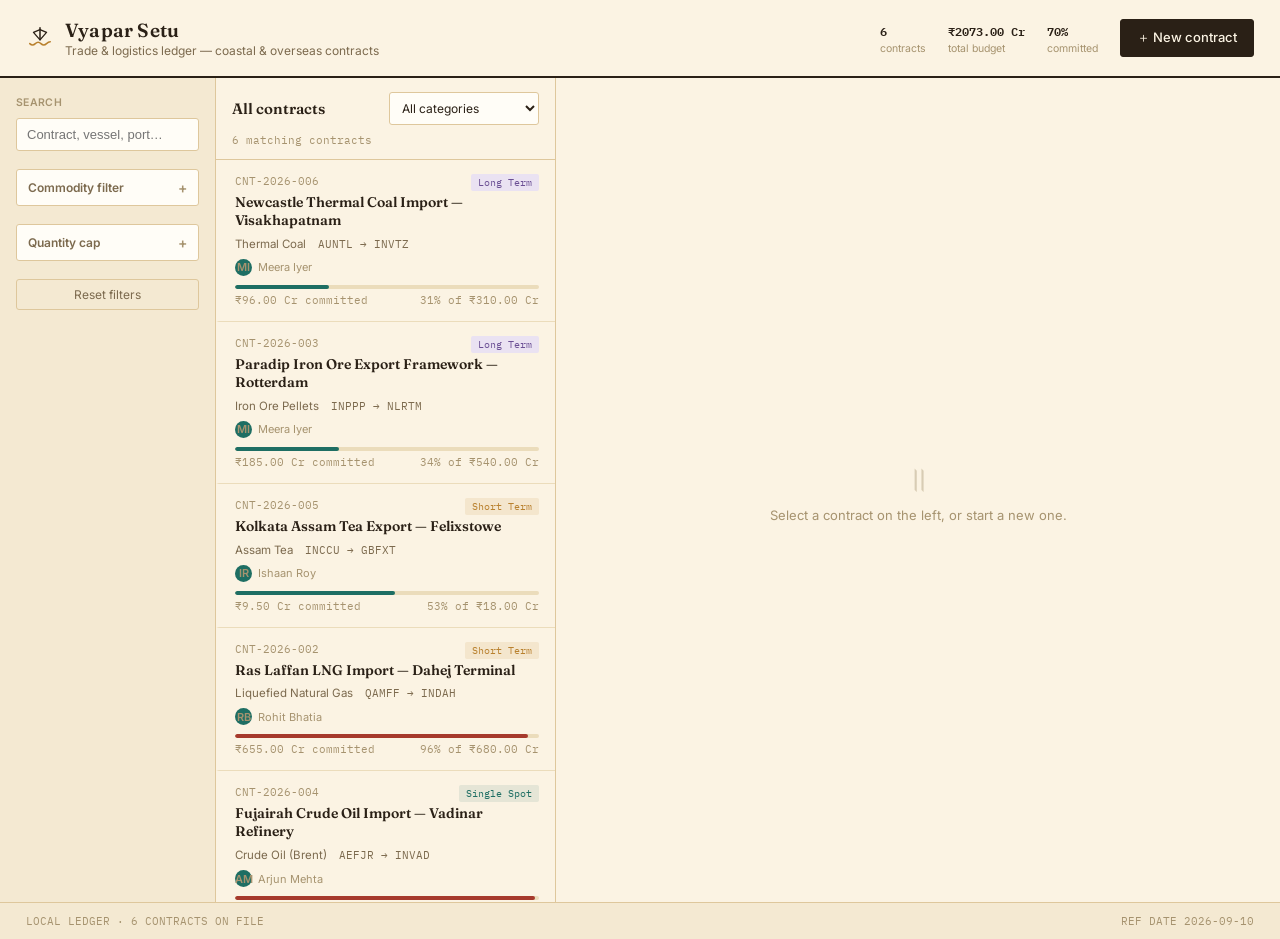
==== commit 1da615f4: "created auth layer + tests" ====
--- a/website/SIH26006_Dashboard.html
+++ b/website/SIH26006_Dashboard.html
@@ -343,7 +343,7 @@
   commodities: new Set(),
   maxQty:600000,
   search:'',
-  selectedId: CONTRACTS[0].id,
+  selectedId: null,
   editingId: null,
   detailSection:'overview',
 };
@@ -521,7 +521,7 @@
 function renderList(){
   const list = filteredContracts();
   const el = document.getElementById('listpane');
-  if(!list.find(c=>c.id===state.selectedId) && list.length>0){ state.selectedId = list[0].id; }
+  if(state.selectedId !== null && !list.find(c=>c.id===state.selectedId) && list.length>0){ state.selectedId = list[0].id; }
   if(list.length===0) state.selectedId = null;
 
   el.innerHTML = `
